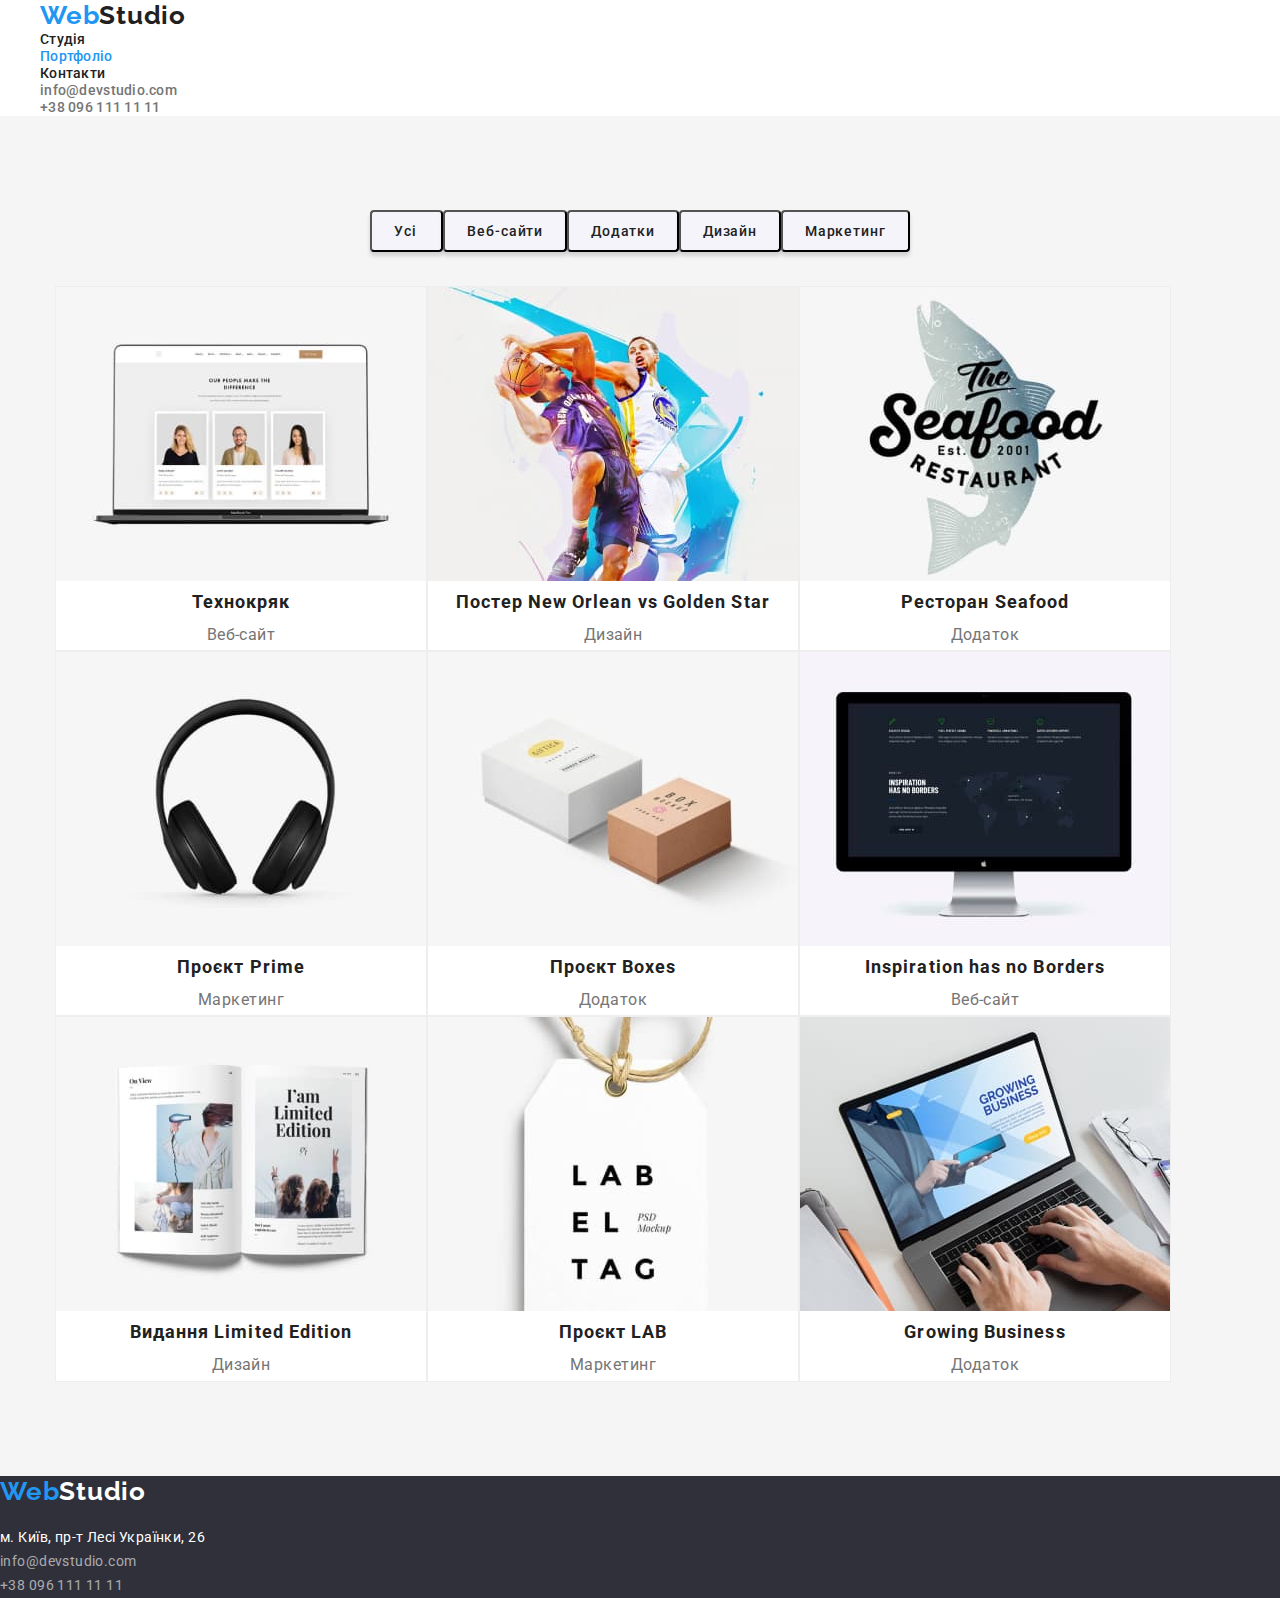
==== portfolio.html @ 88ec5fd3 "Initial commit" ====
<!DOCTYPE html>
<html lang="uk">
  <head>
    <meta charset="UTF-8" />
    <meta http-equiv="X-UA-Compatible" content="IE=edge" />
    <meta name="viewport" content="width=device-width, initial-scale=1.0" />
    <title>Document</title>
    <link
      href="https://fonts.googleapis.com/css2?family=Raleway:wght@700&family=Roboto:wght@400;500;700;900&display=swap"
      rel="stylesheet" />
    <link
      rel="stylesheet"
      href="https://cdnjs.cloudflare.com/ajax/libs/modern-normalize/1.1.0/modern-normalize.min.css" />
    <link rel="stylesheet" href="./css/styles.css" />
  </head>

  <body>
    <!-- Шапка сайту -->
    <header class="header">
      <div class="page-header">
        <nav>
          <a class="header-logo link" href="./index.html"
            >Web<span class="accent">Studio</span></a
          >

          <ul>
            <li>
              <a class="nav-link link" href="./index.html">Студія</a>
            </li>
            <li>
              <a class="nav-link current link" href="./portfolio.html"
                >Портфоліо</a
              >
            </li>
            <li><a class="nav-link link" href="">Контакти</a></li>
          </ul>
        </nav>
      </div>

      <div class="page-header">
        <ul>
          <li>
            <a class="auth-nav link" href="mailto:info@devstudio.com"
              >info@devstudio.com</a
            >
          </li>
          <li>
            <a class="auth-nav link" href="tell:+380961111111"
              >+38 096 111 11 11</a
            >
          </li>
        </ul>
      </div>
    </header>

    <main class="hero secondary">
      <!-- Портфоліо кнопки -->
      <div class="container">
        <section>
          <h1 class="visually-hidden">Портфоліо</h1>
          <ul class="buttons">
            <li><button class="button" type="button">Усі</button></li>
            <li><button class="button" type="button">Веб-сайти</button></li>
            <li><button class="button" type="button">Додатки</button></li>
            <li><button class="button" type="button">Дизайн</button></li>
            <li><button class="button" type="button">Маркетинг</button></li>
          </ul>
          <!-- Портфоліо картки -->
          <ul class="cards">
            <li>
              <img
                src="./images/ptf1img.jpg"
                alt="Ноутбук з відкритим сайтом"
                width="370" />
              <h2 class="progect-name">Технокряк</h2>
              <p class="description">Веб-сайт</p>
            </li>
            <li>
              <img
                src="./images/ptf2img.jpg"
                alt="Два баскетболісти"
                width="370" />
              <h2 class="progect-name">Постер New Orlean vs Golden Star</h2>
              <p class="description">Дизайн</p>
            </li>
            <li>
              <img
                src="./images/ptf3img.jpg"
                alt="Логотип Ресторану"
                width="370" />
              <h2 class="progect-name">Ресторан Seafood</h2>
              <p class="description">Додаток</p>
            </li>
            <li>
              <img
                src="./images/ptf4img.jpg"
                alt="Накладні навушники"
                width="370" />
              <h2 class="progect-name">Проєкт Prime</h2>
              <p class="description">Маркетинг</p>
            </li>
            <li>
              <img src="./images/ptf5img.jpg" alt="Дві коробки" width="370" />
              <h2 class="progect-name">Проєкт Boxes</h2>
              <p class="description">Додаток</p>
            </li>
            <li>
              <img src="./images/ptf6img.jpg" alt="Монітор" width="370" />
              <h2 class="progect-name">Inspiration has no Borders</h2>
              <p class="description">Веб-сайт</p>
            </li>
            <li>
              <img src="./images/ptf7img.jpg" alt="Книга" width="370" />
              <h2 class="progect-name">Видання Limited Edition</h2>
              <p class="description">Дизайн</p>
            </li>
            <li>
              <img src="./images/ptf8img.jpg" alt="Бірка" width="370" />
              <h2 class="progect-name">Проєкт LAB</h2>
              <p class="description">Маркетинг</p>
            </li>
            <li>
              <img
                src="./images/ptf9img.jpg"
                alt="Чоловік пише на наутбуці"
                width="370" />
              <h2 class="progect-name">Growing Business</h2>
              <p class="description">Додаток</p>
            </li>
          </ul>
        </section>
      </div>
    </main>

    <footer class="footer">
      <a class="footer-logo link" href="./index.html"
        >Web<span class="footer-accent">Studio</span></a
      >
      <address>
        <ul>
          <li>
            <a
              class="link-map link"
              href="https://goo.gl/maps/CPtrU1FHBa2aNyZL9"
              target="_blank"
              rel="noopener noreferrer nofollow"
              >м. Київ, пр-т Лесі Українки, 26</a
            >
          </li>
          <li>
            <a class="footer-link link" href="mailto:info@devstudio.com"
              >info@devstudio.com</a
            >
          </li>
          <li>
            <a class="footer-link link" href="tel:+380961111111"
              >+38 096 111 11 11</a
            >
          </li>
        </ul>
      </address>
    </footer>
  </body>
</html>
---- css/styles.css ----
/* ----------------------index.html---------------------- */

:root {
  --primary-text-color: #757575;
  --title-text-color: #212121;
  --accent-color: #2196f3;
  --primary-bgc-color: #fff;
}

body {
  color: var(--title-text-color);
  font-family: "Roboto", sans-serif;
  font-size: 14px;
  background-color: var(--primary-bgc-color);
}

.accent {
  color: var(--title-text-color);
}

.link {
  text-decoration: none;
}
.page-header {
  width: 1200px;
  margin: 0 auto;

  /* outline: 2px solid tomato; */
}

.container.hero {
  width: 1200px;
  margin-left: auto;
  margin-right: auto;
  padding: 200px 15px;
  text-align: center;

  /* outline: 2px solid tomato; */
}
.container {
  width: 1200px;
  margin-left: auto;
  margin-right: auto;
  padding: 94px 15px;

  /* outline: 2px solid tomato; */
}

.page-footer {
  width: 1200px;
  margin: 0 auto;
  padding: 60px 0;

  /* outline: 2px solid tomato; */
}

h1,
h2,
h3,
h4,
h5,
h6,
p {
  margin: 0;
}

ul,
ol {
  margin: 0;
  padding-left: 0;
}

/* ----------------------Шапка сайта---------------------- */

.header {
  background: var(--primary-bgc-color);
  display: block;
}
.header-logo {
  color: var(--accent-color);
  font-family: "Raleway";
  font-style: normal;
  font-size: 26px;
  font-weight: 700;
  line-height: 1.19;
  letter-spacing: 0.03em;
}

.nav-link {
  color: var(--title-text-color);
  font-weight: 500;
  line-height: 1.14;
  letter-spacing: 0.02em;
}
.nav-link.current {
  color: var(--accent-color);
}
.nav-link:hover,
.nav-link:focus {
  color: var(--accent-color);
}
.header .auth-nav {
  font-weight: 500;
  line-height: 1.14;
  letter-spacing: 0.02em;
  color: var(--primary-text-color);
}
.header .auth-nav:hover,
.header .auth-nav:focus {
  color: var(--accent-color);
}
.button {
  border-radius: 4px;
  color: var(--title-text-color);
  cursor: pointer;
  background: #f5f4fa;
  font-weight: 500;
  line-height: 1.88;
  padding: 6px 22px;
  min-width: 73px;
  display: flex;
  align-items: center;
  text-align: center;
  letter-spacing: 0.06em;
  box-shadow: 0px 4px 4px rgba(0, 0, 0, 0.15);
}
.button:hover {
  background-color: var(--accent-color);
  color: #ffffff;
}

.button.order {
  display: inline-block;
  background-color: var(--accent-color);
  color: #fff;
  margin-right: auto;
  padding: 10px 32px;
  box-shadow: 0px 4px 4px rgba(0, 0, 0, 0.15);
  border-radius: 4px;
  margin-top: 30px;
}
.button.order:hover {
  background: var(--primary-bgc-color);
  color: var(--title-text-color);
}
.buttons {
  display: inline-flex;
  justify-content: center;
  align-items: flex-start;
  flex-direction: row;
  margin-bottom: 34px;
}

/* ----------------------Герой---------------------- */

.visually-hidden {
  position: absolute;
  width: 1px;
  height: 1px;
  margin: -1px;
  border: 0;
  padding: 0;

  white-space: nowrap;
  clip-path: inset(100%);
  clip: rect(0 0 0 0);
  overflow: hidden;
}

.hero {
  background: #2f303a;
  text-align: center;
}
.hero.secondary {
  background: #f5f5f5;
}

.hero-title {
  font-weight: 900;
  line-height: 1.36;
  font-size: 44px;

  letter-spacing: 0.06em;
  text-transform: uppercase;

  color: var(--primary-bgc-color);
}
ul {
  list-style: none;
}

/* ----------------------Cекції---------------------- */

.section-title {
  font-size: 36px;
  line-height: 1.16;
  letter-spacing: 0.03em;
  margin-bottom: 50px;
}
.about {
  padding: 94px 0;
}
.about .title {
  font-size: 14px;
  font-weight: 900;
  line-height: 1.14;
  letter-spacing: 0.03em;
  text-transform: uppercase;
}
.title {
  margin-bottom: 10px;
}
.about .text {
  color: var(--primary-text-color);
  line-height: 1.71;
  letter-spacing: 0.03em;
}
.team {
  padding: 94px 0;
}
.team .name {
  font-weight: 500;
  line-height: 1.18;
  font-size: 16px;
  text-align: center;
  letter-spacing: 0.03em;
}
.team .position {
  line-height: 1.18;
  font-size: 16px;
  text-align: center;
  letter-spacing: 0.03em;
  color: var(--primary-text-color);
}
.team {
  background: #f5f4fa;
}
.team li {
  background: var(--primary-bgc-color);
  box-shadow: 0px 1px 3px rgba(0, 0, 0, 0.12), 0px 1px 1px rgba(0, 0, 0, 0.14),
    0px 2px 1px rgba(0, 0, 0, 0.2);
  border-radius: 0px 0px 4px 4px;
}

/* ----------------------Футер---------------------- */

.footer {
  background: #2f303a;
  display: block;
}
.footer-logo {
  color: var(--accent-color);
  font-family: "Raleway";
  font-style: normal;
  font-weight: 700;
  font-size: 26px;
  line-height: 1.19;
  letter-spacing: 0.03em;
  margin-bottom: 20px;
  display: block;
}
.footer-logo:hover,
.footer-logo:focus {
  color: var(--accent-color);
}
.footer-link {
  font-style: normal;
  line-height: 1.71;
  letter-spacing: 0.03em;
  color: rgba(255, 255, 255, 0.6);
}

.footer-link:hover,
.footer-link:focus {
  color: var(--accent-color);
}
.footer .link-map {
  font-style: normal;
  line-height: 1.71;
  letter-spacing: 0.03em;
  color: var(--primary-bgc-color);
}

.footer-accent {
  color: var(--primary-bgc-color);
}

/* ----------------------portfolio.html---------------------- */

.progect-name {
  line-height: 2;
  font-size: 18px;
  letter-spacing: 0.06em;
  color: var(--title-text-color);
}

.description {
  line-height: 1.88;
  letter-spacing: 0.03em;
  font-size: 16px;
  color: var(--primary-text-color);
}

.cards li {
  background: #ffffff;
  border: 1px solid #eeeeee;
}
.cards {
  display: flex;
  flex-wrap: wrap;
}
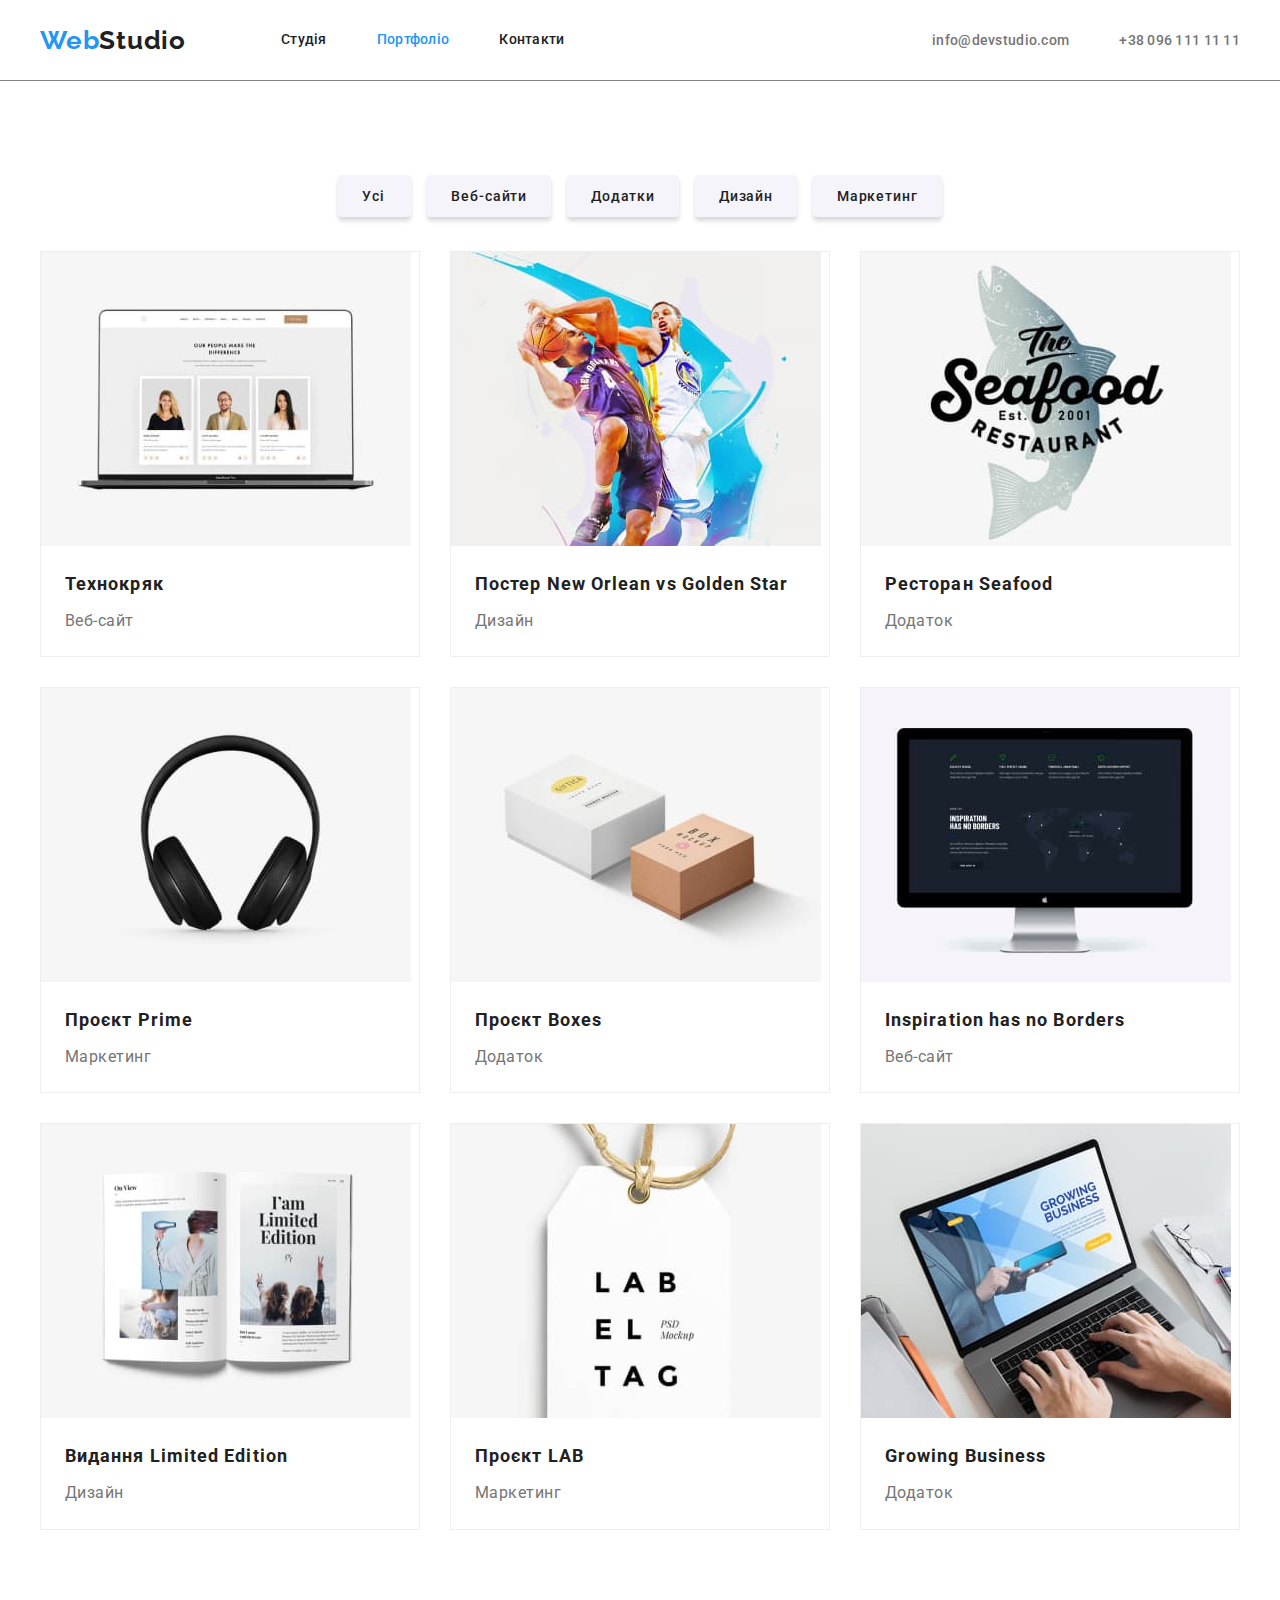
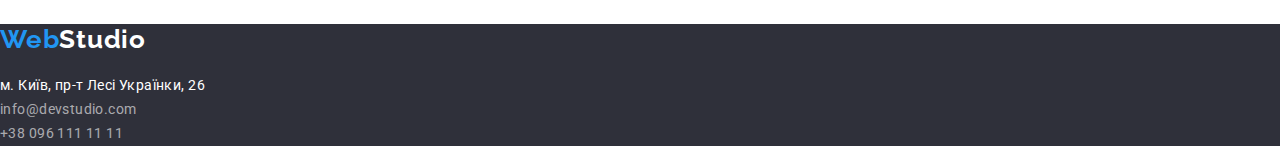
==== commit 42378f62: "Завершує основний макет сайту" ====
--- a/portfolio.html
+++ b/portfolio.html
@@ -17,39 +17,42 @@
   <body>
     <!-- Шапка сайту -->
     <header class="header">
-      <div class="page-header">
-        <nav>
-          <a class="header-logo link" href="./index.html"
-            >Web<span class="accent">Studio</span></a
-          >
-
-          <ul>
+      <div class="page">
+        <div class="page-container">
+          <nav class="page-header">
+            <a class="header-logo link" href="./index.html"
+              >Web<span class="accent">Studio</span></a
+            >
+            <ul class="page-header-list">
+              <li class="menu-item">
+                <a class="nav-link link" href="./index.html">Студія</a>
+              </li>
+              <li class="menu-item">
+                <a class="nav-link current link" href="./portfolio.html"
+                  >Портфоліо</a
+                >
+              </li>
+              <li class="menu-item">
+                <a class="nav-link link" href="">Контакти</a>
+              </li>
+            </ul>
+          </nav>
+        </div>
+
+        <div class="page-container contacts">
+          <ul class="page-header-list">
+            <li class="menu-contacts">
+              <a class="auth-nav link" href="mailto:info@devstudio.com"
+                >info@devstudio.com</a
+              >
+            </li>
             <li>
-              <a class="nav-link link" href="./index.html">Студія</a>
-            </li>
-            <li>
-              <a class="nav-link current link" href="./portfolio.html"
-                >Портфоліо</a
+              <a class="auth-nav link" href="tell:+380961111111"
+                >+38 096 111 11 11</a
               >
             </li>
-            <li><a class="nav-link link" href="">Контакти</a></li>
           </ul>
-        </nav>
-      </div>
-
-      <div class="page-header">
-        <ul>
-          <li>
-            <a class="auth-nav link" href="mailto:info@devstudio.com"
-              >info@devstudio.com</a
-            >
-          </li>
-          <li>
-            <a class="auth-nav link" href="tell:+380961111111"
-              >+38 096 111 11 11</a
-            >
-          </li>
-        </ul>
+        </div>
       </div>
     </header>
 
@@ -66,66 +69,132 @@
             <li><button class="button" type="button">Маркетинг</button></li>
           </ul>
           <!-- Портфоліо картки -->
-          <ul class="cards">
-            <li>
-              <img
-                src="./images/ptf1img.jpg"
-                alt="Ноутбук з відкритим сайтом"
-                width="370" />
-              <h2 class="progect-name">Технокряк</h2>
-              <p class="description">Веб-сайт</p>
-            </li>
-            <li>
-              <img
-                src="./images/ptf2img.jpg"
-                alt="Два баскетболісти"
-                width="370" />
-              <h2 class="progect-name">Постер New Orlean vs Golden Star</h2>
-              <p class="description">Дизайн</p>
-            </li>
-            <li>
-              <img
-                src="./images/ptf3img.jpg"
-                alt="Логотип Ресторану"
-                width="370" />
-              <h2 class="progect-name">Ресторан Seafood</h2>
-              <p class="description">Додаток</p>
-            </li>
-            <li>
-              <img
-                src="./images/ptf4img.jpg"
-                alt="Накладні навушники"
-                width="370" />
-              <h2 class="progect-name">Проєкт Prime</h2>
-              <p class="description">Маркетинг</p>
-            </li>
-            <li>
-              <img src="./images/ptf5img.jpg" alt="Дві коробки" width="370" />
-              <h2 class="progect-name">Проєкт Boxes</h2>
-              <p class="description">Додаток</p>
-            </li>
-            <li>
-              <img src="./images/ptf6img.jpg" alt="Монітор" width="370" />
-              <h2 class="progect-name">Inspiration has no Borders</h2>
-              <p class="description">Веб-сайт</p>
-            </li>
-            <li>
-              <img src="./images/ptf7img.jpg" alt="Книга" width="370" />
-              <h2 class="progect-name">Видання Limited Edition</h2>
-              <p class="description">Дизайн</p>
-            </li>
-            <li>
-              <img src="./images/ptf8img.jpg" alt="Бірка" width="370" />
-              <h2 class="progect-name">Проєкт LAB</h2>
-              <p class="description">Маркетинг</p>
-            </li>
-            <li>
-              <img
-                src="./images/ptf9img.jpg"
-                alt="Чоловік пише на наутбуці"
-                width="370" />
-              <h2 class="progect-name">Growing Business</h2>
-              <p class="description">Додаток</p>
+          <ul class="card-set">
+            <li class="item">
+              <article class="card">
+                <div class="card-thumb">
+                  <img
+                    src="./images/ptf1img.jpg"
+                    alt="Ноутбук з відкритим сайтом"
+                    width="370" />
+                </div>
+
+                <div class="card-content">
+                  <h2 class="progect-name">Технокряк</h2>
+                  <p class="description">Веб-сайт</p>
+                </div>
+              </article>
+            </li>
+
+            <li class="item">
+              <article class="card">
+                <div class="card-thumb">
+                  <img
+                    src="./images/ptf2img.jpg"
+                    alt="Два баскетболісти"
+                    width="370" />
+                </div>
+                <div class="card-content">
+                  <h2 class="progect-name">Постер New Orlean vs Golden Star</h2>
+                  <p class="description">Дизайн</p>
+                </div>
+              </article>
+            </li>
+
+            <li class="item">
+              <article class="card">
+                <div class="card-thumb">
+                  <img
+                    src="./images/ptf3img.jpg"
+                    alt="Логотип Ресторану"
+                    width="370" />
+                </div>
+                <div class="card-content">
+                  <h2 class="progect-name">Ресторан Seafood</h2>
+                  <p class="description">Додаток</p>
+                </div>
+              </article>
+            </li>
+
+            <li class="item">
+              <article class="card">
+                <div class="card-thumb">
+                  <img
+                    src="./images/ptf4img.jpg"
+                    alt="Накладні навушники"
+                    width="370" />
+                </div>
+                <div class="card-content">
+                  <h2 class="progect-name">Проєкт Prime</h2>
+                  <p class="description">Маркетинг</p>
+                </div>
+              </article>
+            </li>
+
+            <li class="item">
+              <article class="card">
+                <div class="card-thumb">
+                  <img
+                    src="./images/ptf5img.jpg"
+                    alt="Дві коробки"
+                    width="370" />
+                </div>
+                <div class="card-content">
+                  <h2 class="progect-name">Проєкт Boxes</h2>
+                  <p class="description">Додаток</p>
+                </div>
+              </article>
+            </li>
+
+            <li class="item">
+              <article class="card">
+                <div class="card-thumb">
+                  <img src="./images/ptf6img.jpg" alt="Монітор" width="370" />
+                </div>
+                <div class="card-content">
+                  <h2 class="progect-name">Inspiration has no Borders</h2>
+                  <p class="description">Веб-сайт</p>
+                </div>
+              </article>
+            </li>
+
+            <li class="item">
+              <article class="card">
+                <div class="card-thumb">
+                  <img src="./images/ptf7img.jpg" alt="Книга" width="370" />
+                </div>
+                <div class="card-content">
+                  <h2 class="progect-name">Видання Limited Edition</h2>
+                  <p class="description">Дизайн</p>
+                </div>
+              </article>
+            </li>
+
+            <li class="item">
+              <article class="card">
+                <div class="card-thumb">
+                  <img src="./images/ptf8img.jpg" alt="Бірка" width="370" />
+                </div>
+                <div class="card-content">
+                  <h2 class="progect-name">Проєкт LAB</h2>
+                  <p class="description">Маркетинг</p>
+                </div>
+              </article>
+            </li>
+
+            <li class="item">
+              <article class="card">
+                <div class="card-thumb">
+                  <img
+                    src="./images/ptf9img.jpg"
+                    alt="Чоловік пише на наутбуці"
+                    width="370" />
+                </div>
+                <div class="card-content">
+                  <h2 class="progect-name">Growing Business</h2>
+                  <p class="description">Додаток</p>
+                </div>
+              </article>
             </li>
           </ul>
         </section>
--- a/css/styles.css
+++ b/css/styles.css
@@ -5,6 +5,7 @@
   --title-text-color: #212121;
   --accent-color: #2196f3;
   --primary-bgc-color: #fff;
+  --card-set-gap: 30px;
 }
 
 body {
@@ -17,15 +18,47 @@
 .accent {
   color: var(--title-text-color);
 }
+.header {
+  border-bottom: 1px solid grey;
+}
 
 .link {
   text-decoration: none;
 }
-.page-header {
+
+.menu-item {
+  display: flex;
+  margin: 0 50px 0 0;
+  align-items: center;
+}
+.page {
+  display: flex;
+  flex-wrap: wrap;
   width: 1200px;
   margin: 0 auto;
+  height: 80px;
+}
+.page-container {
+  display: flex;
+  align-items: center;
+}
+.page-header {
+  display: flex;
+  flex: 1 1 auto;
 
   /* outline: 2px solid tomato; */
+}
+.page-header-list {
+  display: flex;
+  justify-content: flex-end;
+}
+.menu-contacts {
+  margin-right: 50px;
+  justify-content: flex-end;
+}
+.page-container.contacts {
+  justify-content: flex-end;
+  margin-left: auto;
 }
 
 .container.hero {
@@ -41,7 +74,7 @@
   width: 1200px;
   margin-left: auto;
   margin-right: auto;
-  padding: 94px 15px;
+  padding-top: 94px;
 
   /* outline: 2px solid tomato; */
 }
@@ -69,6 +102,11 @@
   margin: 0;
   padding-left: 0;
 }
+img {
+  display: block;
+  max-width: 100%;
+  height: auto;
+}
 
 /* ----------------------Шапка сайта---------------------- */
 
@@ -84,6 +122,7 @@
   font-weight: 700;
   line-height: 1.19;
   letter-spacing: 0.03em;
+  margin-right: 95px;
 }
 
 .nav-link {
@@ -111,12 +150,14 @@
 }
 .button {
   border-radius: 4px;
+  border-color: transparent;
   color: var(--title-text-color);
   cursor: pointer;
   background: #f5f4fa;
   font-weight: 500;
   line-height: 1.88;
   padding: 6px 22px;
+  margin: 0 8px;
   min-width: 73px;
   display: flex;
   align-items: center;
@@ -196,9 +237,7 @@
   line-height: 1.16;
   letter-spacing: 0.03em;
   margin-bottom: 50px;
-}
-.about {
-  padding: 94px 0;
+  text-align: center;
 }
 .about .title {
   font-size: 14px;
@@ -215,15 +254,14 @@
   line-height: 1.71;
   letter-spacing: 0.03em;
 }
-.team {
-  padding: 94px 0;
-}
+
 .team .name {
   font-weight: 500;
   line-height: 1.18;
   font-size: 16px;
   text-align: center;
   letter-spacing: 0.03em;
+  margin-bottom: 10px;
 }
 .team .position {
   line-height: 1.18;
@@ -242,6 +280,14 @@
   border-radius: 0px 0px 4px 4px;
 }
 
+.advantages {
+  display: flex;
+}
+.whatwedo {
+  display: flex;
+  margin-bottom: 94px;
+}
+
 /* ----------------------Футер---------------------- */
 
 .footer {
@@ -287,25 +333,71 @@
 
 /* ----------------------portfolio.html---------------------- */
 
+.hero.secondary {
+  background-color: #fff;
+}
 .progect-name {
   line-height: 2;
+  display: flex;
   font-size: 18px;
   letter-spacing: 0.06em;
   color: var(--title-text-color);
+  margin-left: auto;
+  margin-bottom: 4px;
 }
 
 .description {
   line-height: 1.88;
+  display: flex;
   letter-spacing: 0.03em;
   font-size: 16px;
   color: var(--primary-text-color);
-}
-
-.cards li {
+  margin-left: auto;
+}
+
+.card-set .item {
   background: #ffffff;
   border: 1px solid #eeeeee;
-}
-.cards {
+  flex-basis: calc(100% / 3 - var(--card-set-gap));
+  margin-left: var(--card-set-gap);
+  margin-top: var(--card-set-gap);
+
+  /* outline: 1px solid teal; */
+}
+.card-set {
   display: flex;
   flex-wrap: wrap;
-}
+  margin-left: calc(-1 * var(--card-set-gap));
+  margin-top: calc(-1 * var(--card-set-gap));
+  padding-bottom: 94px;
+}
+
+.item * {
+  /* outline: 1px solid red; */
+}
+.card-content {
+  padding: 20px 24px;
+}
+.ourteam {
+  display: flex;
+  flex-wrap: wrap;
+  margin-left: calc(-1 * var(--card-set-gap));
+  margin-top: calc(-1 * var(--card-set-gap));
+}
+.team-content {
+  display: flex;
+  padding: 30px;
+  flex-direction: column;
+}
+.item-team {
+  width: 270px;
+  height: 368px;
+  margin-left: var(--card-set-gap);
+  margin-top: var(--card-set-gap);
+
+  text-align: center;
+}
+.team {
+  padding-bottom: 94px;
+  background-color: #f5f4fa;
+}
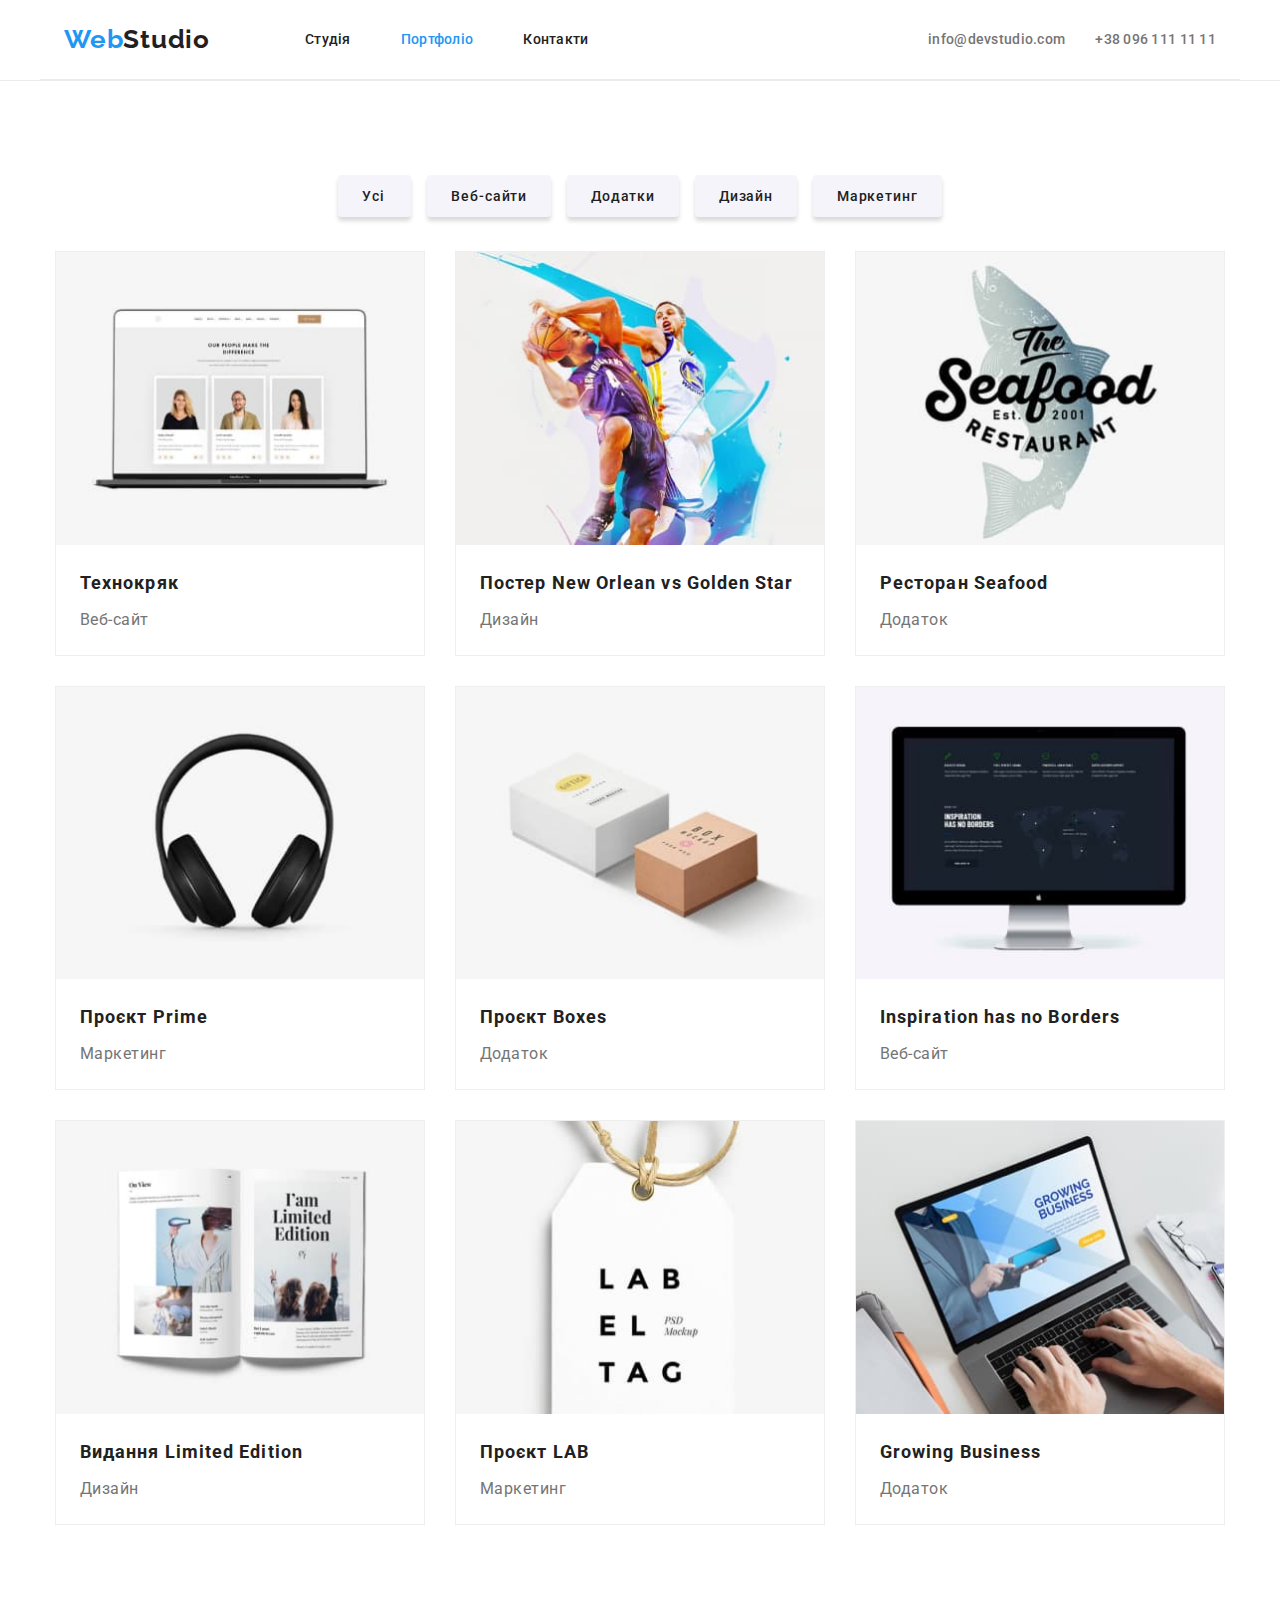
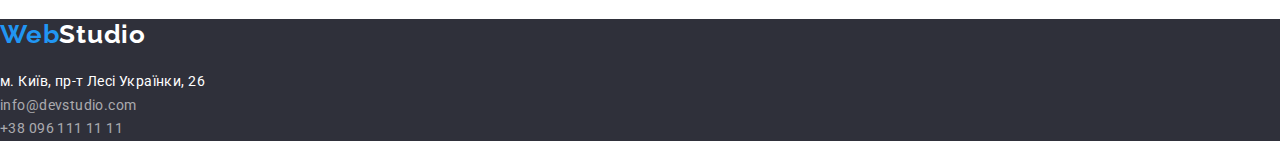
==== commit 8c4a5e59: "Виправляє стилі" ====
--- a/portfolio.html
+++ b/portfolio.html
@@ -17,49 +17,46 @@
   <body>
     <!-- Шапка сайту -->
     <header class="header">
-      <div class="page">
-        <div class="page-container">
-          <nav class="page-header">
-            <a class="header-logo link" href="./index.html"
-              >Web<span class="accent">Studio</span></a
-            >
-            <ul class="page-header-list">
-              <li class="menu-item">
-                <a class="nav-link link" href="./index.html">Студія</a>
-              </li>
-              <li class="menu-item">
-                <a class="nav-link current link" href="./portfolio.html"
-                  >Портфоліо</a
-                >
-              </li>
-              <li class="menu-item">
-                <a class="nav-link link" href="">Контакти</a>
-              </li>
-            </ul>
-          </nav>
-        </div>
-
-        <div class="page-container contacts">
+      <div class="container header">
+        <nav class="page-header">
+          <a class="header-logo link" href="./index.html"
+            >Web<span class="accent">Studio</span></a
+          >
           <ul class="page-header-list">
-            <li class="menu-contacts">
-              <a class="auth-nav link" href="mailto:info@devstudio.com"
-                >info@devstudio.com</a
+            <li class="menu-item">
+              <a class="nav-link link" href="./index.html">Студія</a>
+            </li>
+            <li class="menu-item">
+              <a class="nav-link current link" href="./portfolio.html"
+                >Портфоліо</a
               >
             </li>
-            <li>
-              <a class="auth-nav link" href="tell:+380961111111"
-                >+38 096 111 11 11</a
-              >
+            <li class="menu-item">
+              <a class="nav-link link" href="">Контакти</a>
             </li>
           </ul>
-        </div>
+        </nav>
+
+        <ul class="page-header contacts">
+          <li class="menu-contacts">
+            <a class="auth-nav link" href="mailto:info@devstudio.com"
+              >info@devstudio.com</a
+            >
+          </li>
+          <li>
+            <a class="auth-nav link" href="tell:+380961111111"
+              >+38 096 111 11 11</a
+            >
+          </li>
+        </ul>
       </div>
     </header>
 
     <main class="hero secondary">
       <!-- Портфоліо кнопки -->
-      <div class="container">
-        <section>
+
+      <section class="section">
+        <div class="container">
           <h1 class="visually-hidden">Портфоліо</h1>
           <ul class="buttons">
             <li><button class="button" type="button">Усі</button></li>
@@ -197,8 +194,8 @@
               </article>
             </li>
           </ul>
-        </section>
-      </div>
+        </div>
+      </section>
     </main>
 
     <footer class="footer">
--- a/css/styles.css
+++ b/css/styles.css
@@ -18,63 +18,16 @@
 .accent {
   color: var(--title-text-color);
 }
-.header {
-  border-bottom: 1px solid grey;
-}
 
 .link {
   text-decoration: none;
 }
 
-.menu-item {
-  display: flex;
-  margin: 0 50px 0 0;
-  align-items: center;
-}
-.page {
-  display: flex;
-  flex-wrap: wrap;
+.container {
   width: 1200px;
-  margin: 0 auto;
-  height: 80px;
-}
-.page-container {
-  display: flex;
-  align-items: center;
-}
-.page-header {
-  display: flex;
-  flex: 1 1 auto;
-
-  /* outline: 2px solid tomato; */
-}
-.page-header-list {
-  display: flex;
-  justify-content: flex-end;
-}
-.menu-contacts {
-  margin-right: 50px;
-  justify-content: flex-end;
-}
-.page-container.contacts {
-  justify-content: flex-end;
-  margin-left: auto;
-}
-
-.container.hero {
-  width: 1200px;
+  padding: 0 15px;
   margin-left: auto;
   margin-right: auto;
-  padding: 200px 15px;
-  text-align: center;
-
-  /* outline: 2px solid tomato; */
-}
-.container {
-  width: 1200px;
-  margin-left: auto;
-  margin-right: auto;
-  padding-top: 94px;
 
   /* outline: 2px solid tomato; */
 }
@@ -111,9 +64,36 @@
 /* ----------------------Шапка сайта---------------------- */
 
 .header {
-  background: var(--primary-bgc-color);
-  display: block;
-}
+  border-bottom: 1px solid #ececec;
+}
+.container.header {
+  display: flex;
+  padding: 24px;
+}
+
+.page-container {
+  display: flex;
+  align-items: center;
+}
+
+.page-header.contacts {
+  display: flex;
+  margin-left: auto;
+  gap: 30px;
+}
+
+.page-header {
+  display: flex;
+  align-items: center;
+
+  /* outline: 2px solid tomato; */
+}
+
+.page-header-list {
+  display: flex;
+  gap: 50px;
+}
+
 .header-logo {
   color: var(--accent-color);
   font-family: "Raleway";
@@ -173,9 +153,9 @@
 .button.order {
   display: inline-block;
   background-color: var(--accent-color);
-  color: #fff;
-  margin-right: auto;
-  padding: 10px 32px;
+  color: var(--primary-bgc-color);
+  /* margin-right: auto;
+  padding: 10px 32px; */
   box-shadow: 0px 4px 4px rgba(0, 0, 0, 0.15);
   border-radius: 4px;
   margin-top: 30px;
@@ -185,10 +165,8 @@
   color: var(--title-text-color);
 }
 .buttons {
-  display: inline-flex;
+  display: flex;
   justify-content: center;
-  align-items: flex-start;
-  flex-direction: row;
   margin-bottom: 34px;
 }
 
@@ -208,10 +186,6 @@
   overflow: hidden;
 }
 
-.hero {
-  background: #2f303a;
-  text-align: center;
-}
 .hero.secondary {
   background: #f5f5f5;
 }
@@ -220,10 +194,9 @@
   font-weight: 900;
   line-height: 1.36;
   font-size: 44px;
-
   letter-spacing: 0.06em;
   text-transform: uppercase;
-
+  margin: 0 auto;
   color: var(--primary-bgc-color);
 }
 ul {
@@ -232,6 +205,13 @@
 
 /* ----------------------Cекції---------------------- */
 
+.section {
+  padding-top: 94px;
+}
+.section.hero {
+  background: #2f303a;
+  text-align: center;
+}
 .section-title {
   font-size: 36px;
   line-height: 1.16;
@@ -239,17 +219,11 @@
   margin-bottom: 50px;
   text-align: center;
 }
-.about .title {
-  font-size: 14px;
-  font-weight: 900;
-  line-height: 1.14;
-  letter-spacing: 0.03em;
-  text-transform: uppercase;
-}
+
 .title {
   margin-bottom: 10px;
 }
-.about .text {
+.section .text {
   color: var(--primary-text-color);
   line-height: 1.71;
   letter-spacing: 0.03em;
@@ -273,19 +247,45 @@
 .team {
   background: #f5f4fa;
 }
-.team li {
+.section .item-team {
   background: var(--primary-bgc-color);
   box-shadow: 0px 1px 3px rgba(0, 0, 0, 0.12), 0px 1px 1px rgba(0, 0, 0, 0.14),
     0px 2px 1px rgba(0, 0, 0, 0.2);
   border-radius: 0px 0px 4px 4px;
 }
 
+.ourteam {
+  display: flex;
+  flex-wrap: wrap;
+  margin-left: calc(-1 * var(--card-set-gap));
+  margin-top: calc(-1 * var(--card-set-gap));
+}
+.team-content {
+  display: flex;
+  padding: 30px;
+  flex-direction: column;
+}
+.item-team {
+  width: 270px;
+  height: 368px;
+  margin-left: var(--card-set-gap);
+  margin-top: var(--card-set-gap);
+
+  text-align: center;
+}
+.team {
+  padding-bottom: 94px;
+  background-color: #f5f4fa;
+}
+
 .advantages {
   display: flex;
+  gap: 30px;
 }
 .whatwedo {
   display: flex;
   margin-bottom: 94px;
+  gap: 30px;
 }
 
 /* ----------------------Футер---------------------- */
@@ -378,26 +378,3 @@
 .card-content {
   padding: 20px 24px;
 }
-.ourteam {
-  display: flex;
-  flex-wrap: wrap;
-  margin-left: calc(-1 * var(--card-set-gap));
-  margin-top: calc(-1 * var(--card-set-gap));
-}
-.team-content {
-  display: flex;
-  padding: 30px;
-  flex-direction: column;
-}
-.item-team {
-  width: 270px;
-  height: 368px;
-  margin-left: var(--card-set-gap);
-  margin-top: var(--card-set-gap);
-
-  text-align: center;
-}
-.team {
-  padding-bottom: 94px;
-  background-color: #f5f4fa;
-}
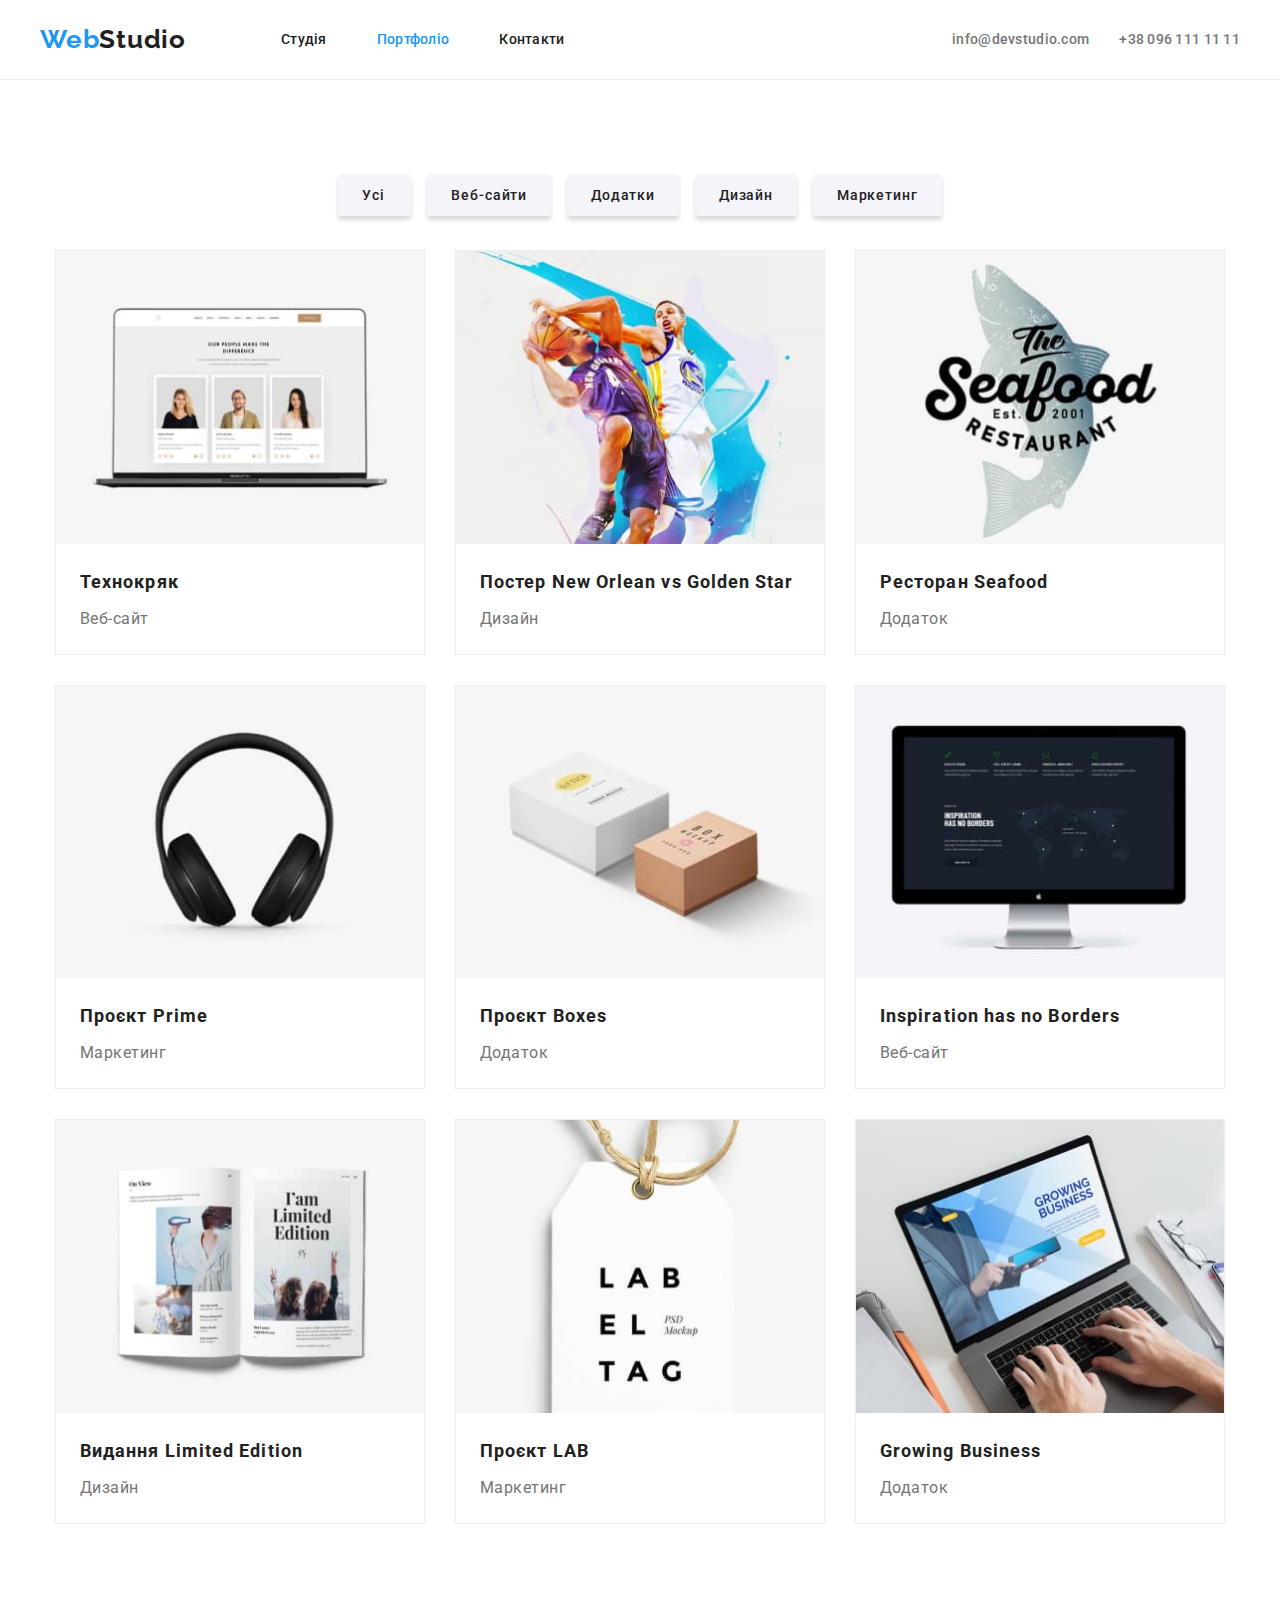
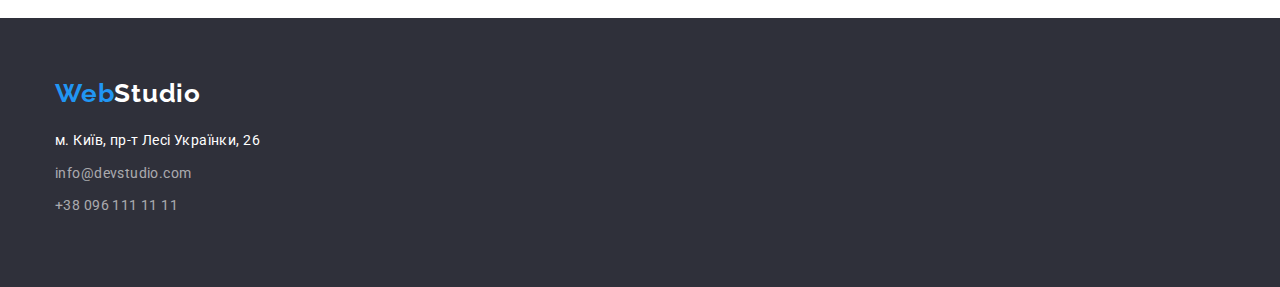
==== commit cfc88975: "Доопрацьовує стилі сторінки(хедер, футер та секції)" ====
--- a/portfolio.html
+++ b/portfolio.html
@@ -17,7 +17,7 @@
   <body>
     <!-- Шапка сайту -->
     <header class="header">
-      <div class="container header">
+      <div class="header-container">
         <nav class="page-header">
           <a class="header-logo link" href="./index.html"
             >Web<span class="accent">Studio</span></a
@@ -199,32 +199,34 @@
     </main>
 
     <footer class="footer">
-      <a class="footer-logo link" href="./index.html"
-        >Web<span class="footer-accent">Studio</span></a
-      >
-      <address>
-        <ul>
-          <li>
-            <a
-              class="link-map link"
-              href="https://goo.gl/maps/CPtrU1FHBa2aNyZL9"
-              target="_blank"
-              rel="noopener noreferrer nofollow"
-              >м. Київ, пр-т Лесі Українки, 26</a
-            >
-          </li>
-          <li>
-            <a class="footer-link link" href="mailto:info@devstudio.com"
-              >info@devstudio.com</a
-            >
-          </li>
-          <li>
-            <a class="footer-link link" href="tel:+380961111111"
-              >+38 096 111 11 11</a
-            >
-          </li>
-        </ul>
-      </address>
+      <div class="container">
+        <a class="footer-logo link" href="./index.html"
+          >Web<span class="footer-accent">Studio</span></a
+        >
+        <address>
+          <ul>
+            <li class="footer-list">
+              <a
+                class="link-map link"
+                href="https://goo.gl/maps/CPtrU1FHBa2aNyZL9"
+                target="_blank"
+                rel="noopener noreferrer nofollow"
+                >м. Київ, пр-т Лесі Українки, 26</a
+              >
+            </li>
+            <li class="footer-list">
+              <a class="footer-link link" href="mailto:info@devstudio.com"
+                >info@devstudio.com</a
+              >
+            </li>
+            <li class="footer-list">
+              <a class="footer-link link" href="tel:+380961111111"
+                >+38 096 111 11 11</a
+              >
+            </li>
+          </ul>
+        </address>
+      </div>
     </footer>
   </body>
 </html>
--- a/css/styles.css
+++ b/css/styles.css
@@ -28,14 +28,6 @@
   padding: 0 15px;
   margin-left: auto;
   margin-right: auto;
-
-  /* outline: 2px solid tomato; */
-}
-
-.page-footer {
-  width: 1200px;
-  margin: 0 auto;
-  padding: 60px 0;
 
   /* outline: 2px solid tomato; */
 }
@@ -66,9 +58,12 @@
 .header {
   border-bottom: 1px solid #ececec;
 }
-.container.header {
-  display: flex;
-  padding: 24px;
+.header-container {
+  display: flex;
+  padding: 24px 0;
+  width: 1200px;
+  margin-left: auto;
+  margin-right: auto;
 }
 
 .page-container {
@@ -191,6 +186,7 @@
 }
 
 .hero-title {
+  width: 696px;
   font-weight: 900;
   line-height: 1.36;
   font-size: 44px;
@@ -207,10 +203,12 @@
 
 .section {
   padding-top: 94px;
+  padding-bottom: 94px;
 }
 .section.hero {
   background: #2f303a;
   text-align: center;
+  padding: 200px 0;
 }
 .section-title {
   font-size: 36px;
@@ -219,9 +217,18 @@
   margin-bottom: 50px;
   text-align: center;
 }
+.container-advantages {
+  width: 270px;
+}
+
+.about {
+  padding-top: 0;
+}
 
 .title {
   margin-bottom: 10px;
+  font-size: 14px;
+  text-transform: uppercase;
 }
 .section .text {
   color: var(--primary-text-color);
@@ -261,9 +268,7 @@
   margin-top: calc(-1 * var(--card-set-gap));
 }
 .team-content {
-  display: flex;
   padding: 30px;
-  flex-direction: column;
 }
 .item-team {
   width: 270px;
@@ -284,7 +289,6 @@
 }
 .whatwedo {
   display: flex;
-  margin-bottom: 94px;
   gap: 30px;
 }
 
@@ -292,7 +296,10 @@
 
 .footer {
   background: #2f303a;
-  display: block;
+  padding: 60px 0;
+}
+.footer-list {
+  margin-bottom: 9px;
 }
 .footer-logo {
   color: var(--accent-color);
@@ -369,7 +376,6 @@
   flex-wrap: wrap;
   margin-left: calc(-1 * var(--card-set-gap));
   margin-top: calc(-1 * var(--card-set-gap));
-  padding-bottom: 94px;
 }
 
 .item * {
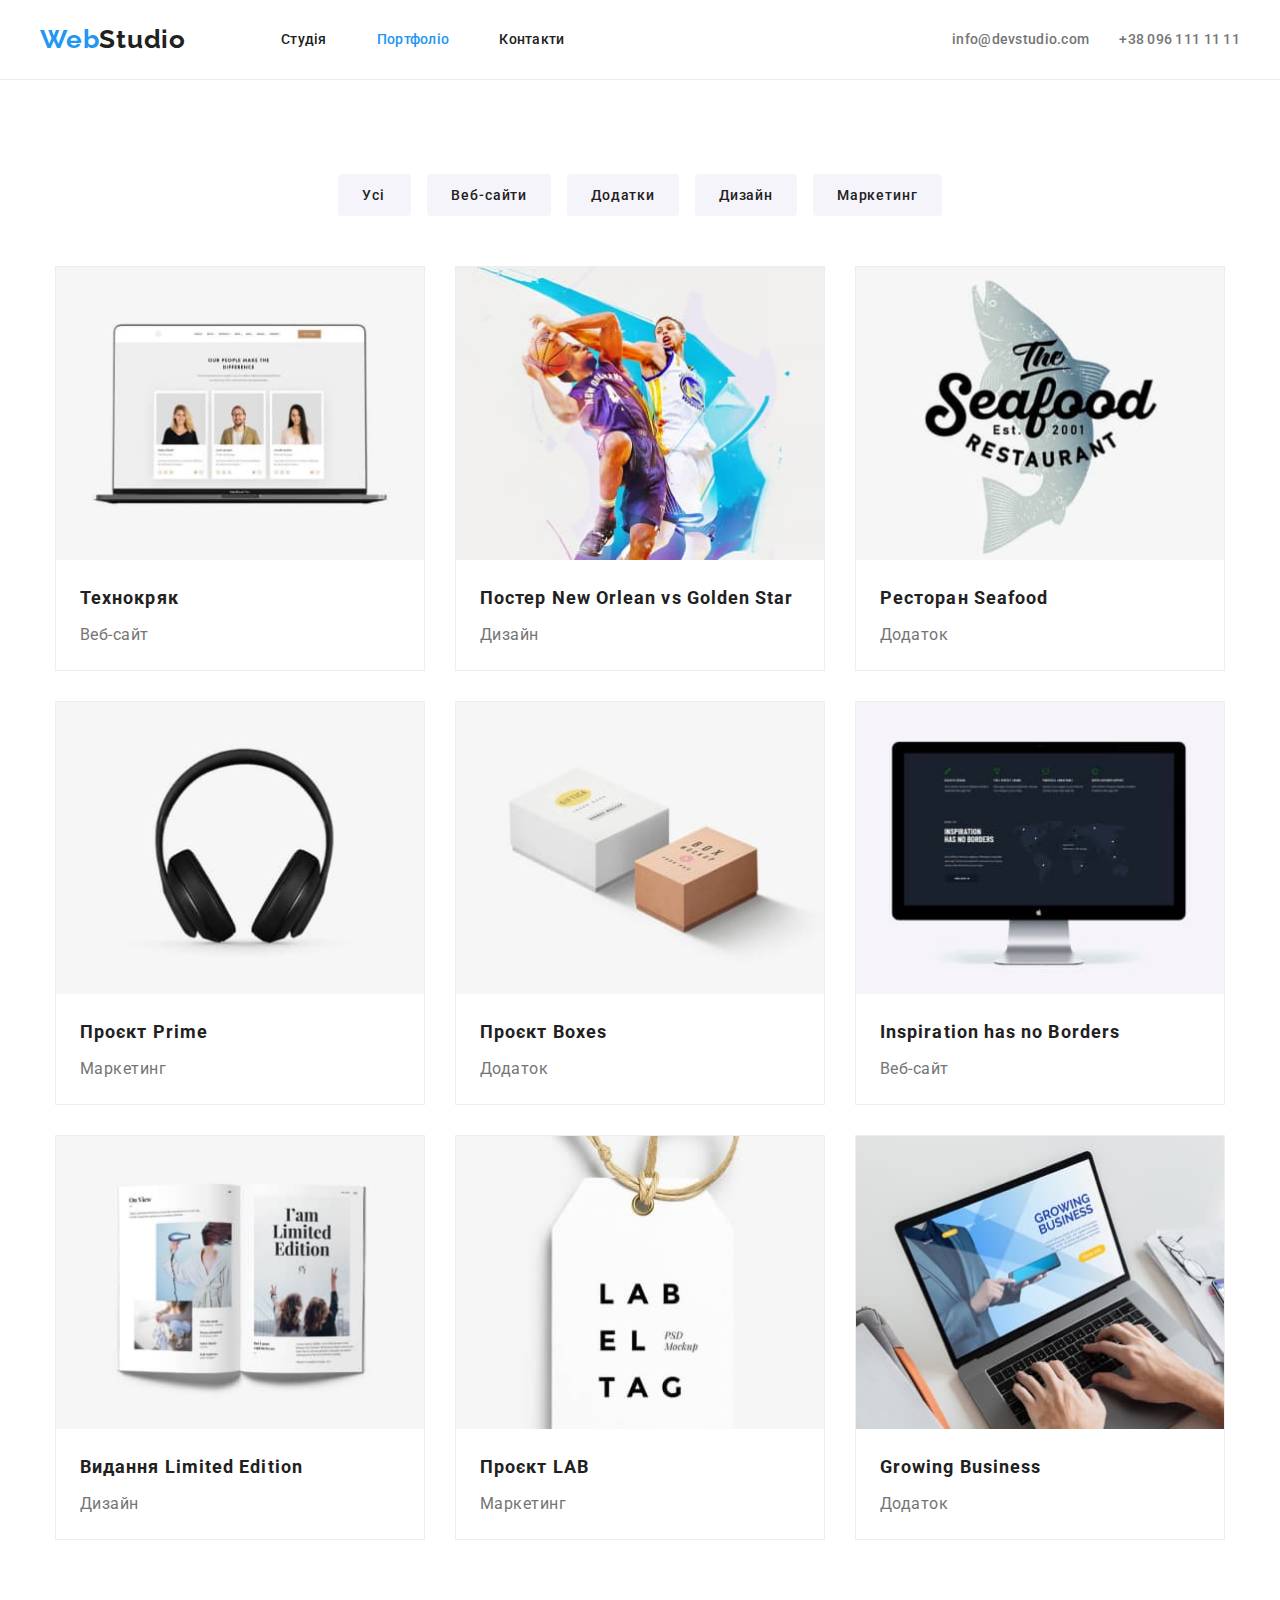
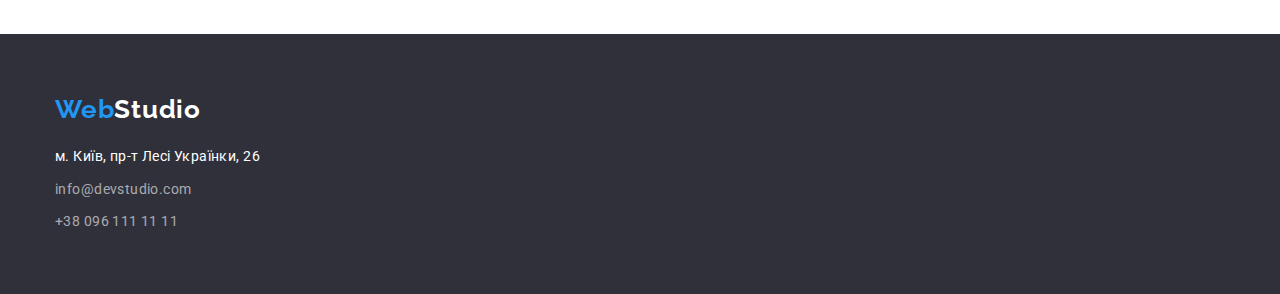
==== commit 4c2731bd: "додає опрацювання" ====
--- a/portfolio.html
+++ b/portfolio.html
@@ -68,130 +68,109 @@
           <!-- Портфоліо картки -->
           <ul class="card-set">
             <li class="item">
-              <article class="card">
-                <div class="card-thumb">
-                  <img
-                    src="./images/ptf1img.jpg"
-                    alt="Ноутбук з відкритим сайтом"
-                    width="370" />
-                </div>
-
-                <div class="card-content">
-                  <h2 class="progect-name">Технокряк</h2>
-                  <p class="description">Веб-сайт</p>
-                </div>
-              </article>
-            </li>
-
-            <li class="item">
-              <article class="card">
-                <div class="card-thumb">
-                  <img
-                    src="./images/ptf2img.jpg"
-                    alt="Два баскетболісти"
-                    width="370" />
-                </div>
-                <div class="card-content">
-                  <h2 class="progect-name">Постер New Orlean vs Golden Star</h2>
-                  <p class="description">Дизайн</p>
-                </div>
-              </article>
-            </li>
-
-            <li class="item">
-              <article class="card">
-                <div class="card-thumb">
-                  <img
-                    src="./images/ptf3img.jpg"
-                    alt="Логотип Ресторану"
-                    width="370" />
-                </div>
-                <div class="card-content">
-                  <h2 class="progect-name">Ресторан Seafood</h2>
-                  <p class="description">Додаток</p>
-                </div>
-              </article>
-            </li>
-
-            <li class="item">
-              <article class="card">
-                <div class="card-thumb">
-                  <img
-                    src="./images/ptf4img.jpg"
-                    alt="Накладні навушники"
-                    width="370" />
-                </div>
-                <div class="card-content">
-                  <h2 class="progect-name">Проєкт Prime</h2>
-                  <p class="description">Маркетинг</p>
-                </div>
-              </article>
-            </li>
-
-            <li class="item">
-              <article class="card">
-                <div class="card-thumb">
-                  <img
-                    src="./images/ptf5img.jpg"
-                    alt="Дві коробки"
-                    width="370" />
-                </div>
-                <div class="card-content">
-                  <h2 class="progect-name">Проєкт Boxes</h2>
-                  <p class="description">Додаток</p>
-                </div>
-              </article>
-            </li>
-
-            <li class="item">
-              <article class="card">
-                <div class="card-thumb">
-                  <img src="./images/ptf6img.jpg" alt="Монітор" width="370" />
-                </div>
-                <div class="card-content">
-                  <h2 class="progect-name">Inspiration has no Borders</h2>
-                  <p class="description">Веб-сайт</p>
-                </div>
-              </article>
-            </li>
-
-            <li class="item">
-              <article class="card">
-                <div class="card-thumb">
-                  <img src="./images/ptf7img.jpg" alt="Книга" width="370" />
-                </div>
-                <div class="card-content">
-                  <h2 class="progect-name">Видання Limited Edition</h2>
-                  <p class="description">Дизайн</p>
-                </div>
-              </article>
-            </li>
-
-            <li class="item">
-              <article class="card">
-                <div class="card-thumb">
-                  <img src="./images/ptf8img.jpg" alt="Бірка" width="370" />
-                </div>
-                <div class="card-content">
-                  <h2 class="progect-name">Проєкт LAB</h2>
-                  <p class="description">Маркетинг</p>
-                </div>
-              </article>
-            </li>
-
-            <li class="item">
-              <article class="card">
-                <div class="card-thumb">
-                  <img
-                    src="./images/ptf9img.jpg"
-                    alt="Чоловік пише на наутбуці"
-                    width="370" />
-                </div>
-                <div class="card-content">
-                  <h2 class="progect-name">Growing Business</h2>
-                  <p class="description">Додаток</p>
-                </div>
-              </article>
+              <div class="card-thumb">
+                <img
+                  src="./images/ptf1img.jpg"
+                  alt="Ноутбук з відкритим сайтом"
+                  width="370" />
+              </div>
+
+              <div class="card-content">
+                <h2 class="progect-name">Технокряк</h2>
+                <p class="description">Веб-сайт</p>
+              </div>
+            </li>
+
+            <li class="item">
+              <div class="card-thumb">
+                <img
+                  src="./images/ptf2img.jpg"
+                  alt="Два баскетболісти"
+                  width="370" />
+              </div>
+              <div class="card-content">
+                <h2 class="progect-name">Постер New Orlean vs Golden Star</h2>
+                <p class="description">Дизайн</p>
+              </div>
+            </li>
+
+            <li class="item">
+              <div class="card-thumb">
+                <img
+                  src="./images/ptf3img.jpg"
+                  alt="Логотип Ресторану"
+                  width="370" />
+              </div>
+              <div class="card-content">
+                <h2 class="progect-name">Ресторан Seafood</h2>
+                <p class="description">Додаток</p>
+              </div>
+            </li>
+
+            <li class="item">
+              <div class="card-thumb">
+                <img
+                  src="./images/ptf4img.jpg"
+                  alt="Накладні навушники"
+                  width="370" />
+              </div>
+              <div class="card-content">
+                <h2 class="progect-name">Проєкт Prime</h2>
+                <p class="description">Маркетинг</p>
+              </div>
+            </li>
+
+            <li class="item">
+              <div class="card-thumb">
+                <img src="./images/ptf5img.jpg" alt="Дві коробки" width="370" />
+              </div>
+              <div class="card-content">
+                <h2 class="progect-name">Проєкт Boxes</h2>
+                <p class="description">Додаток</p>
+              </div>
+            </li>
+
+            <li class="item">
+              <div class="card-thumb">
+                <img src="./images/ptf6img.jpg" alt="Монітор" width="370" />
+              </div>
+              <div class="card-content">
+                <h2 class="progect-name">Inspiration has no Borders</h2>
+                <p class="description">Веб-сайт</p>
+              </div>
+            </li>
+
+            <li class="item">
+              <div class="card-thumb">
+                <img src="./images/ptf7img.jpg" alt="Книга" width="370" />
+              </div>
+              <div class="card-content">
+                <h2 class="progect-name">Видання Limited Edition</h2>
+                <p class="description">Дизайн</p>
+              </div>
+            </li>
+
+            <li class="item">
+              <div class="card-thumb">
+                <img src="./images/ptf8img.jpg" alt="Бірка" width="370" />
+              </div>
+              <div class="card-content">
+                <h2 class="progect-name">Проєкт LAB</h2>
+                <p class="description">Маркетинг</p>
+              </div>
+            </li>
+
+            <li class="item">
+              <div class="card-thumb">
+                <img
+                  src="./images/ptf9img.jpg"
+                  alt="Чоловік пише на наутбуці"
+                  width="370" />
+              </div>
+              <div class="card-content">
+                <h2 class="progect-name">Growing Business</h2>
+                <p class="description">Додаток</p>
+              </div>
             </li>
           </ul>
         </div>
--- a/css/styles.css
+++ b/css/styles.css
@@ -138,19 +138,17 @@
   align-items: center;
   text-align: center;
   letter-spacing: 0.06em;
-  box-shadow: 0px 4px 4px rgba(0, 0, 0, 0.15);
 }
 .button:hover {
   background-color: var(--accent-color);
   color: #ffffff;
+  box-shadow: 0px 4px 4px rgba(0, 0, 0, 0.15);
 }
 
 .button.order {
   display: inline-block;
   background-color: var(--accent-color);
   color: var(--primary-bgc-color);
-  /* margin-right: auto;
-  padding: 10px 32px; */
   box-shadow: 0px 4px 4px rgba(0, 0, 0, 0.15);
   border-radius: 4px;
   margin-top: 30px;
@@ -162,7 +160,7 @@
 .buttons {
   display: flex;
   justify-content: center;
-  margin-bottom: 34px;
+  margin-bottom: 50px;
 }
 
 /* ----------------------Герой---------------------- */
@@ -179,6 +177,10 @@
   clip-path: inset(100%);
   clip: rect(0 0 0 0);
   overflow: hidden;
+}
+.overlay {
+  max-width: 1600px;
+  background-color: #2196f3;
 }
 
 .hero.secondary {
@@ -298,7 +300,7 @@
   background: #2f303a;
   padding: 60px 0;
 }
-.footer-list {
+.footer-list:not(:last-child) {
   margin-bottom: 9px;
 }
 .footer-logo {
